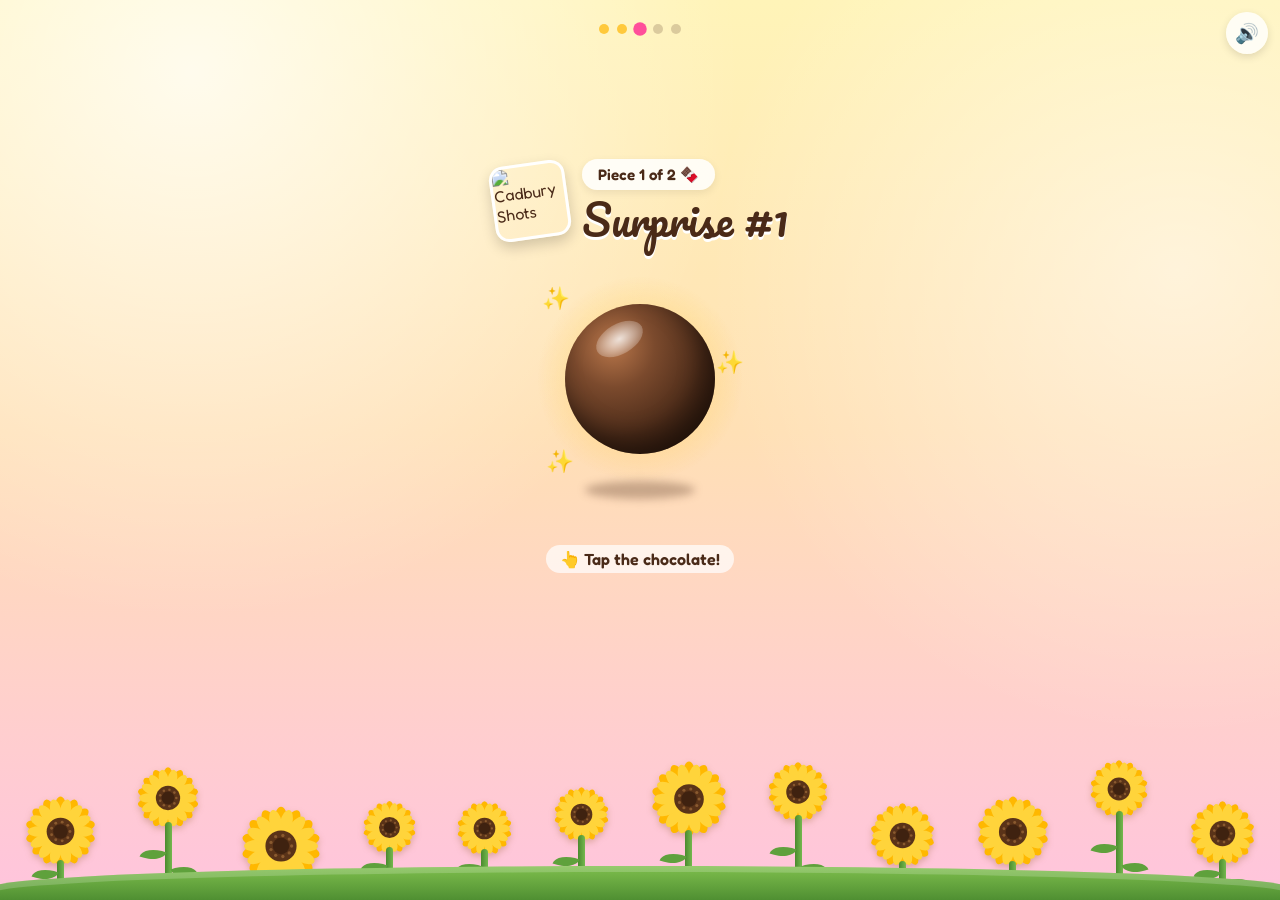
==== shot1.html @ 22e7bdb9 "Add files via upload" ====
<!DOCTYPE html>
<html lang="en">
<head>
<meta charset="utf-8">
<meta name="viewport" content="width=device-width,initial-scale=1,viewport-fit=cover">
<meta name="theme-color" content="#FFE0B5">
<title>Happy Birthday 🎂</title>
<link rel="icon" href="data:image/svg+xml,<svg xmlns='http://www.w3.org/2000/svg' viewBox='0 0 100 100'><text y='.9em' font-size='90'>🌻</text></svg>">
<link rel="preconnect" href="https://fonts.googleapis.com">
<link rel="preconnect" href="https://fonts.gstatic.com" crossorigin>
<link href="https://fonts.googleapis.com/css2?family=Fredoka:wght@400;500;600&family=Pacifico&display=swap" rel="stylesheet">
<link rel="stylesheet" href="style.css">
</head>
<body data-step="3" data-shot="shot1">

<div id="field"></div>

<main class="page">
  <div class="packrow">
    <img class="pack" src="assets/cadbury-shots.jpg" alt="Cadbury Shots">
    <div class="packtext">
      <div class="chip" data-t="shot1.chip"></div>
      <h1 class="h2" data-t="shot1.title"></h1>
    </div>
  </div>

  <div class="stage">
    <button class="choco-btn" id="choco" type="button" aria-label="Tap the chocolate">
      <span class="glow"></span>
      <span class="choco"></span>
      <span class="choco-shadow"></span>
      <span class="sp s1">✨</span><span class="sp s2">✨</span><span class="sp s3">✨</span>
    </button>

    <div class="card" id="card">
      <span class="tape"></span>
      <h2 data-t="shot1.popTitle"></h2>
      <p class="msg" data-t="shot1.msg"></p>
      <p class="sub" data-t="shot1.sub"></p>
      <span class="doodle">🌻</span>
    </div>
  </div>

  <p class="tap-hint" id="tapHint" data-t="shot1.tap"></p>
  <a class="btn go reveal" id="next" href="shot2.html" data-t="shot1.button"></a>
</main>

<script src="config.js"></script>
<script src="app.js"></script>
</body>
</html>
---- style.css ----
/* ============ Base ============ */
:root{
  --choc:#4A2A18;
  --pink:#ff4f9a;
  --sun:#FFC93C;
  --cream:#FFFDF5;
}
*{box-sizing:border-box;margin:0;padding:0;-webkit-tap-highlight-color:transparent}
html{min-height:100%;overflow-x:hidden}
body{
  min-height:100vh;min-height:100dvh;
  font-family:'Fredoka',system-ui,-apple-system,'Segoe UI',sans-serif;
  color:var(--choc);
  background:
    radial-gradient(circle at 15% 8%,rgba(255,255,255,.75),transparent 40%),
    radial-gradient(circle at 92% 30%,rgba(255,255,255,.5),transparent 35%),
    linear-gradient(180deg,#FFF4B8 0%,#FFE0B5 48%,#FFC4DD 100%);
  background-attachment:fixed;
  overflow-x:hidden;
  position:relative;
}
#fx{position:fixed;inset:0;pointer-events:none;z-index:60}

.page{
  position:relative;z-index:2;
  min-height:100vh;min-height:100dvh;
  display:flex;flex-direction:column;align-items:center;justify-content:center;
  gap:16px;padding:70px 20px 170px;text-align:center;
  animation:pagein .6s ease both;
}
body.home .page{pointer-events:none}
@keyframes pagein{from{opacity:0;transform:translateY(16px)}to{opacity:1;transform:none}}
body.leaving .page{animation:pageout .38s ease forwards}
@keyframes pageout{to{opacity:0;transform:scale(.95) translateY(-12px)}}

/* ============ Typography ============ */
h1,h2{font-family:'Pacifico','Brush Script MT',cursive;font-weight:400;line-height:1.15}
.hb{font-size:clamp(2.9rem,14vw,5.2rem);color:var(--choc);text-shadow:0 4px 0 #fff,0 10px 22px rgba(255,79,154,.25)}
.hb .w{display:block}
.hb .pink{color:var(--pink);font-size:1.12em}
.wg{display:inline-block;white-space:nowrap}
.l{display:inline-block;animation:hop 2.6s ease-in-out infinite}
@keyframes hop{0%,55%,100%{transform:translateY(0)}25%{transform:translateY(-14px) rotate(-3deg)}40%{transform:translateY(0)}}
.h2{font-size:clamp(1.9rem,8vw,2.6rem);color:var(--choc);text-shadow:0 3px 0 #fff}
.eyebrow{font-weight:600;letter-spacing:.03em;font-size:1.05rem}
.lead{font-size:clamp(1.05rem,4.2vw,1.3rem);max-width:30ch;line-height:1.5;font-weight:500}
.pops{font-size:.95rem;opacity:.75;font-weight:500}
.chip{display:inline-block;background:rgba(255,255,255,.85);padding:6px 16px;border-radius:999px;font-weight:600;font-size:.95rem;box-shadow:0 3px 8px rgba(0,0,0,.08)}

/* ============ Buttons ============ */
.btn{
  pointer-events:auto;display:inline-block;border:0;cursor:pointer;
  font:600 1.15rem 'Fredoka',system-ui,sans-serif;color:#fff;text-decoration:none;
  background:linear-gradient(135deg,#ff5fa2,#ff8a5b);
  padding:15px 30px;border-radius:999px;
  box-shadow:0 8px 0 #d6407f,0 14px 24px rgba(214,64,127,.35);
  transition:transform .15s,box-shadow .15s;
}
.btn:hover{transform:translateY(-2px)}
.btn:active{transform:translateY(5px);box-shadow:0 3px 0 #d6407f,0 6px 12px rgba(214,64,127,.3)}
.btn.pulse{animation:pulse 1.8s ease-in-out infinite}
@keyframes pulse{50%{transform:scale(1.06)}}
.reveal{opacity:0;visibility:hidden;transform:translateY(14px);transition:opacity .5s,transform .5s,visibility .5s}
.btn.reveal.show,.reveal.show{opacity:1;visibility:visible;transform:none}
.btn.reveal.show{transition:opacity .5s,transform .12s,box-shadow .12s}
.vanish{opacity:0!important;transform:scale(.8)!important;pointer-events:none}

/* ============ Sunflower field ============ */
#field{position:fixed;left:0;right:0;bottom:0;height:190px;z-index:1;pointer-events:none;display:flex;justify-content:space-around;align-items:flex-end;padding:0 4px}
.flower{display:flex;flex-direction:column;align-items:center;transform-origin:50% 100%;animation:sway 4s ease-in-out infinite alternate;margin-bottom:-4px}
@keyframes sway{from{transform:rotate(-4deg)}to{transform:rotate(4deg)}}
.flower svg{flex:none;filter:drop-shadow(0 3px 3px rgba(120,70,0,.25))}
.stem{flex:1;width:7px;margin-top:-8px;background:linear-gradient(90deg,#4a8a2e,#74b84e);border-radius:4px;position:relative}
.stem::before,.stem::after{content:'';position:absolute;width:24px;height:13px;background:#5fa13c;border-radius:0 100% 0 100%}
.stem::before{left:100%;bottom:32%;transform:rotate(-20deg)}
.stem::after{right:100%;bottom:52%;transform:scaleX(-1) rotate(-20deg)}
.grass{position:absolute;left:-10px;right:-10px;bottom:0;height:34px;background:linear-gradient(#7fbf4d,#4f8f32);border-radius:50% 50% 0 0 / 22px 22px 0 0;box-shadow:inset 0 6px 0 rgba(255,255,255,.18)}

/* ============ Floating UI ============ */
.mute{position:fixed;top:12px;right:12px;width:42px;height:42px;border-radius:50%;border:0;background:rgba(255,255,255,.8);font-size:1.2rem;z-index:20;cursor:pointer;box-shadow:0 3px 8px rgba(0,0,0,.12)}
.dots{position:fixed;top:24px;left:50%;transform:translateX(-50%);display:flex;gap:8px;z-index:20}
.dots i{width:10px;height:10px;border-radius:50%;background:rgba(74,42,24,.2);transition:transform .3s}
.dots i.past{background:var(--sun)}
.dots i.on{background:var(--pink);transform:scale(1.35)}
.toast{position:fixed;left:50%;bottom:210px;transform:translate(-50%,20px);opacity:0;background:#fff;padding:10px 18px;border-radius:999px;box-shadow:0 8px 22px rgba(0,0,0,.18);z-index:30;font-weight:600;max-width:90vw;text-align:center;transition:opacity .4s,transform .4s;pointer-events:none}
.toast.on{opacity:1;transform:translate(-50%,0)}

/* ============ Balloons (page 1) ============ */
#balloons{position:fixed;inset:0;overflow:hidden;z-index:1}
.balloon{position:absolute;bottom:-190px;width:var(--s);height:calc(var(--s)*1.6);animation:rise linear forwards;cursor:pointer;touch-action:manipulation;will-change:transform}
.balloon .body{position:absolute;top:0;left:0;width:100%;height:calc(var(--s)*1.2);border-radius:50% 50% 48% 48% / 55% 55% 45% 45%;background:radial-gradient(circle at 32% 28%,rgba(255,255,255,.8) 0,rgba(255,255,255,0) 22%),var(--c);box-shadow:inset -8px -10px 18px rgba(0,0,0,.14)}
.balloon .body::after{content:'';position:absolute;bottom:-7px;left:50%;width:12px;height:10px;background:var(--c);transform:translateX(-50%);clip-path:polygon(50% 0,100% 100%,0 100%)}
.balloon .string{position:absolute;top:calc(var(--s)*1.2 + 3px);left:50%;width:2px;height:calc(var(--s)*.38);background:rgba(90,60,40,.45);transform-origin:top;animation:wiggle 1.8s ease-in-out infinite alternate}
@keyframes wiggle{from{transform:rotate(-8deg)}to{transform:rotate(8deg)}}
@keyframes rise{
  0%{transform:translate(0,0)}
  25%{transform:translate(18px,calc((-100vh - 380px)*.25))}
  50%{transform:translate(-14px,calc((-100vh - 380px)*.5))}
  75%{transform:translate(16px,calc((-100vh - 380px)*.75))}
  100%{transform:translate(0,calc(-100vh - 380px))}
}
.word{position:fixed;z-index:45;font-family:'Pacifico',cursive;font-size:1.7rem;color:var(--c);pointer-events:none;text-shadow:0 2px 0 #fff;animation:wordup 1s ease-out forwards}
@keyframes wordup{from{opacity:1;transform:translate(-50%,-50%) scale(.6)}to{opacity:0;transform:translate(-50%,-170%) scale(1.3)}}

/* ============ Falling flowers (finale) ============ */
.fall{position:fixed;top:-50px;z-index:1;pointer-events:none;user-select:none;animation:fall linear forwards}
@keyframes fall{from{transform:translate(0,0) rotate(0)}to{transform:translate(var(--dx),calc(100vh + 90px)) rotate(var(--rot))}}

/* ============ ORS page ============ */
.sachet{pointer-events:auto;position:relative;background:#fff;border:0;padding:10px;border-radius:14px;box-shadow:0 10px 24px rgba(0,0,0,.18);cursor:pointer;transform:rotate(-3deg);animation:floaty 3s ease-in-out infinite}
.sachet img{display:block;width:min(64vw,230px);height:auto;border-radius:8px}
.sachet .tape,.card .tape{position:absolute;top:-12px;left:50%;width:84px;height:24px;margin-left:-42px;background:rgba(255,201,60,.85);transform:rotate(3deg);border-radius:3px}
@keyframes floaty{0%,100%{transform:rotate(-3deg) translateY(0)}50%{transform:rotate(-1deg) translateY(-8px)}}
@keyframes tilt{0%{transform:rotate(-3deg)}20%{transform:rotate(-14deg) translateY(-4px)}85%{transform:rotate(-14deg) translateY(-4px)}100%{transform:rotate(-3deg)}}
.sachet.pour{animation:tilt 2.8s ease-in-out forwards}
.pour-zone{display:flex;flex-direction:column;align-items:center}
.stream-wrap{position:relative;width:9px;height:38px}
.stream{position:absolute;inset:0;border-radius:5px;background:linear-gradient(#cdeeff,#5fc0ff);transform:scaleY(0);transform-origin:top;transition:transform .45s}
.stream.on{transform:scaleY(1)}
.glass-wrap{position:relative;width:112px;height:128px}
.straw{position:absolute;left:62%;bottom:6px;width:10px;height:150px;border-radius:5px;background:repeating-linear-gradient(180deg,#ff5fa2 0 9px,#fff 9px 18px);transform:rotate(12deg);transform-origin:bottom}
.glass{position:absolute;inset:0;border:4px solid rgba(255,255,255,.95);border-top-width:3px;border-radius:6px 6px 30px 30px;background:rgba(255,255,255,.35);overflow:hidden;box-shadow:0 8px 18px rgba(0,0,0,.12)}
.glass.full{animation:glassglow 1.6s ease-in-out infinite}
@keyframes glassglow{50%{box-shadow:0 0 28px 6px rgba(255,255,255,.95)}}
.water{position:absolute;left:0;right:0;bottom:0;height:0;background:linear-gradient(180deg,#9ee0ff,#4db4f5);transition:height 2.4s ease-in-out}
.water::before{content:'';position:absolute;top:0;left:0;right:0;height:5px;background:rgba(255,255,255,.55)}
.bub{position:absolute;bottom:4px;border-radius:50%;background:rgba(255,255,255,.75);animation:bubup 1.5s ease-in forwards}
@keyframes bubup{to{transform:translateY(-110px);opacity:0}}
.status{display:grid;min-height:32px;align-items:center}
.status>*{grid-area:1/1;transition:opacity .4s,transform .4s}
.tap-hint{font-weight:600;animation:nudge 1.4s ease-in-out infinite;justify-self:center;background:rgba(255,255,255,.7);padding:4px 14px;border-radius:999px}
@keyframes nudge{50%{transform:translateY(-5px)}}
.hide{opacity:0!important;pointer-events:none}
.done{font-weight:600;font-size:1.2rem;color:#1a7a41;opacity:0;transform:translateY(8px);justify-self:center;background:rgba(255,255,255,.88);padding:4px 16px;border-radius:999px;box-shadow:0 3px 10px rgba(0,0,0,.08)}
.done.show{opacity:1;transform:none}

/* ============ Chocolate pages ============ */
.packrow{display:flex;align-items:center;gap:14px;justify-content:center;text-align:left}
.pack{width:76px;height:76px;object-fit:cover;border-radius:14px;border:3px solid #fff;box-shadow:0 6px 14px rgba(0,0,0,.18);transform:rotate(-8deg);flex:none}
.pack.r{transform:rotate(8deg)}
.packtext{display:flex;flex-direction:column;align-items:flex-start;gap:6px}
.stage{position:relative;display:grid;place-items:center;min-height:270px;width:min(92vw,360px)}
.stage.boom{animation:boom .4s linear}
@keyframes boom{20%{transform:translate(-6px,3px)}40%{transform:translate(6px,-4px)}60%{transform:translate(-4px,-2px)}80%{transform:translate(3px,2px)}}
.choco-btn{grid-area:1/1;pointer-events:auto;position:relative;width:200px;height:230px;background:none;border:0;padding:0;cursor:pointer;outline-offset:8px}
.choco-btn .glow{position:absolute;left:-10px;top:-10px;width:220px;height:220px;border-radius:50%;background:radial-gradient(circle,rgba(255,201,60,.6),transparent 66%);animation:glow 2s ease-in-out infinite}
@keyframes glow{50%{transform:scale(1.12);opacity:.7}}
.choco{position:absolute;left:25px;top:25px;width:150px;height:150px;border-radius:50%;
  background:radial-gradient(circle at 32% 28%,#b8764a 0,#7b4a2d 28%,#4a2a18 62%,#2b160b 100%);
  box-shadow:inset -10px -14px 24px rgba(0,0,0,.45);
  animation:bob 2.4s ease-in-out infinite}
.choco::before{content:'';position:absolute;top:13%;left:19%;width:34%;height:20%;border-radius:50%;background:radial-gradient(ellipse,rgba(255,255,255,.8),rgba(255,255,255,0));transform:rotate(-30deg)}
@keyframes bob{0%,100%{transform:translateY(0) rotate(-3deg)}50%{transform:translateY(-14px) rotate(3deg)}}
.choco-shadow{position:absolute;bottom:10px;left:45px;width:110px;height:18px;border-radius:50%;background:rgba(74,42,24,.3);filter:blur(4px);animation:sh 2.4s ease-in-out infinite}
@keyframes sh{0%,100%{transform:scale(1);opacity:.9}50%{transform:scale(.78);opacity:.55}}
.sp{position:absolute;font-size:1.4rem;animation:twinkle 1.6s ease-in-out infinite}
.sp.s1{top:6px;left:2px}
.sp.s2{top:70px;right:-4px;animation-delay:.5s}
.sp.s3{bottom:34px;left:6px;animation-delay:1s}
@keyframes twinkle{0%,100%{transform:scale(.6) rotate(0);opacity:.4}50%{transform:scale(1.2) rotate(20deg);opacity:1}}
.choco-btn.shake{animation:shake .52s ease-in forwards}
.choco-btn.shake .choco,.choco-btn.shake .choco-shadow{animation:none}
@keyframes shake{
  0%{transform:scale(1) rotate(0)}15%{transform:scale(1.08) rotate(-10deg)}30%{transform:scale(1.16) rotate(10deg)}
  45%{transform:scale(1.24) rotate(-12deg)}60%{transform:scale(1.32) rotate(12deg)}80%{transform:scale(1.42) rotate(-8deg)}100%{transform:scale(1.5) rotate(0)}
}
.choco-btn.gone{opacity:0;visibility:hidden;pointer-events:none}
.ring{position:fixed;width:20px;height:20px;margin:-10px 0 0 -10px;border-radius:50%;border:6px solid #fff;box-shadow:0 0 0 3px var(--sun);pointer-events:none;z-index:40;animation:ring .7s ease-out forwards}
@keyframes ring{to{transform:scale(14);opacity:0;border-width:1px}}

.card,.letter{
  position:relative;background:var(--cream);border:3px solid var(--choc);border-radius:26px;
  padding:34px 24px 26px;max-width:340px;box-shadow:8px 10px 0 rgba(74,42,24,.18);
}
.card{grid-area:1/1;opacity:0;visibility:hidden}
.card.show{visibility:visible;animation:cardin .7s cubic-bezier(.2,1.5,.4,1) forwards}
@keyframes cardin{from{opacity:0;transform:scale(.4) rotate(-10deg)}to{opacity:1;transform:scale(1) rotate(-1.5deg)}}
.card h2{font-size:2.1rem;color:var(--pink);margin-bottom:8px}
.card .msg{font-size:1.2rem;line-height:1.5;font-weight:500}
.card .sub{margin-top:12px;font-size:.95rem;opacity:.7}
.card .doodle{position:absolute;right:-12px;bottom:-18px;font-size:2.4rem;transform:rotate(14deg)}

/* ============ Finale ============ */
.letter{display:none;max-width:420px;width:100%;text-align:center}
.letter.show{display:block;animation:cardin .7s cubic-bezier(.2,1.5,.4,1) forwards}
.letter .tape{position:absolute;top:-14px;left:50%;width:92px;height:26px;margin-left:-46px;background:rgba(255,126,182,.75);transform:rotate(-4deg);border-radius:3px}
.letter::after{content:'🌻';position:absolute;right:-12px;bottom:-18px;font-size:2.4rem;transform:rotate(14deg)}
.letter p{font-size:clamp(1.05rem,4.6vw,1.3rem);line-height:1.65;margin-bottom:.7em;font-weight:500}
#l2{font-family:'Pacifico',cursive;font-size:1.3rem;color:var(--pink);font-weight:400}
#l3{font-size:1rem;opacity:.85;font-style:italic;margin-bottom:0}
.again{pointer-events:auto;color:var(--choc);font-weight:600;opacity:.8;text-decoration:underline;display:inline-block;margin-top:6px}

@media (prefers-reduced-motion:reduce){
  .l,.flower,.sachet,.choco,.choco-shadow,.glow,.sp,.tap-hint,.btn.pulse{animation:none}
}
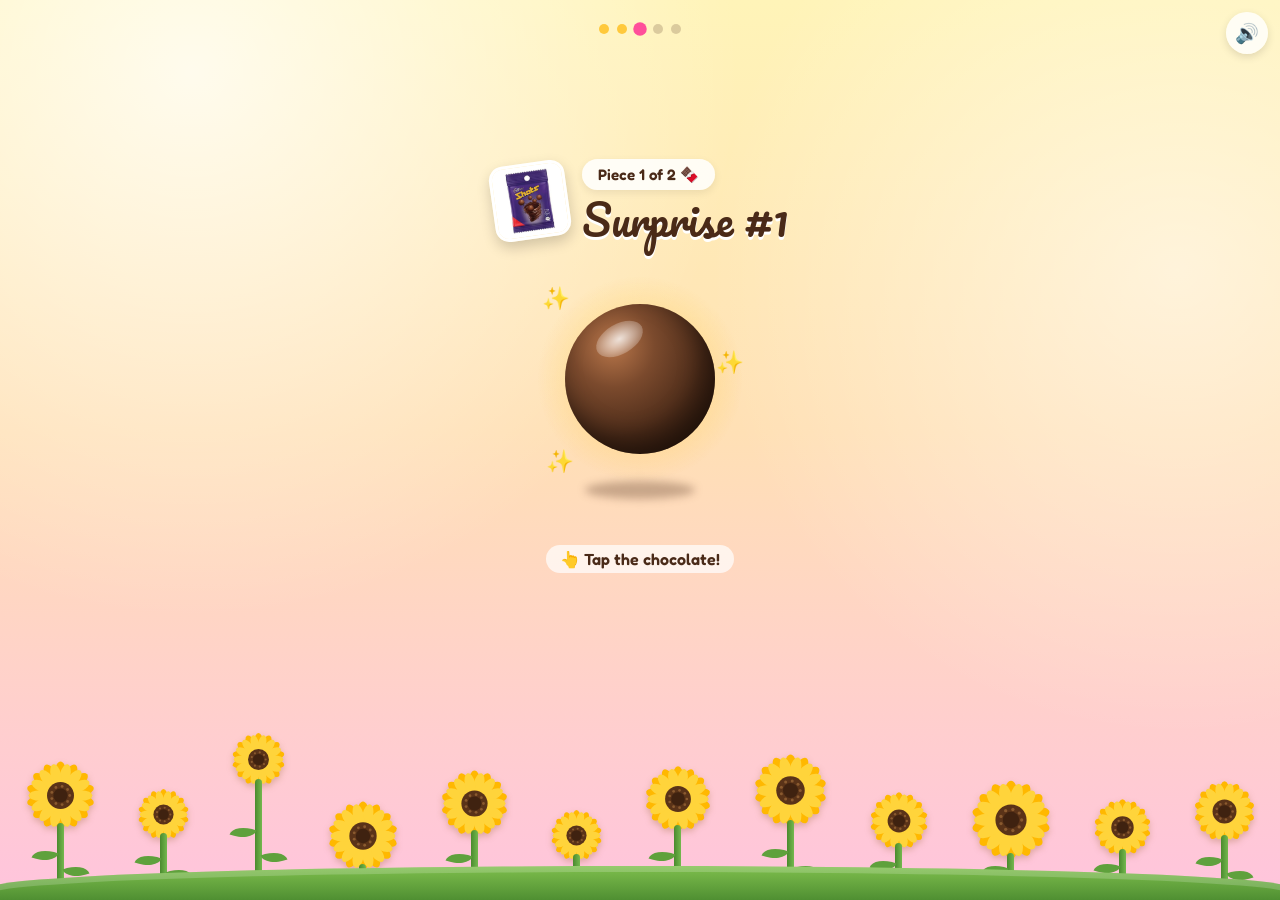
==== commit d6344a23: "Update image source for Cadbury Shots" ====
--- a/shot1.html
+++ b/shot1.html
@@ -17,7 +17,7 @@
 
 <main class="page">
   <div class="packrow">
-    <img class="pack" src="assets/cadbury-shots.jpg" alt="Cadbury Shots">
+    <img class="pack" src="cadbury-shots.jpg" alt="Cadbury Shots">
     <div class="packtext">
       <div class="chip" data-t="shot1.chip"></div>
       <h1 class="h2" data-t="shot1.title"></h1>
